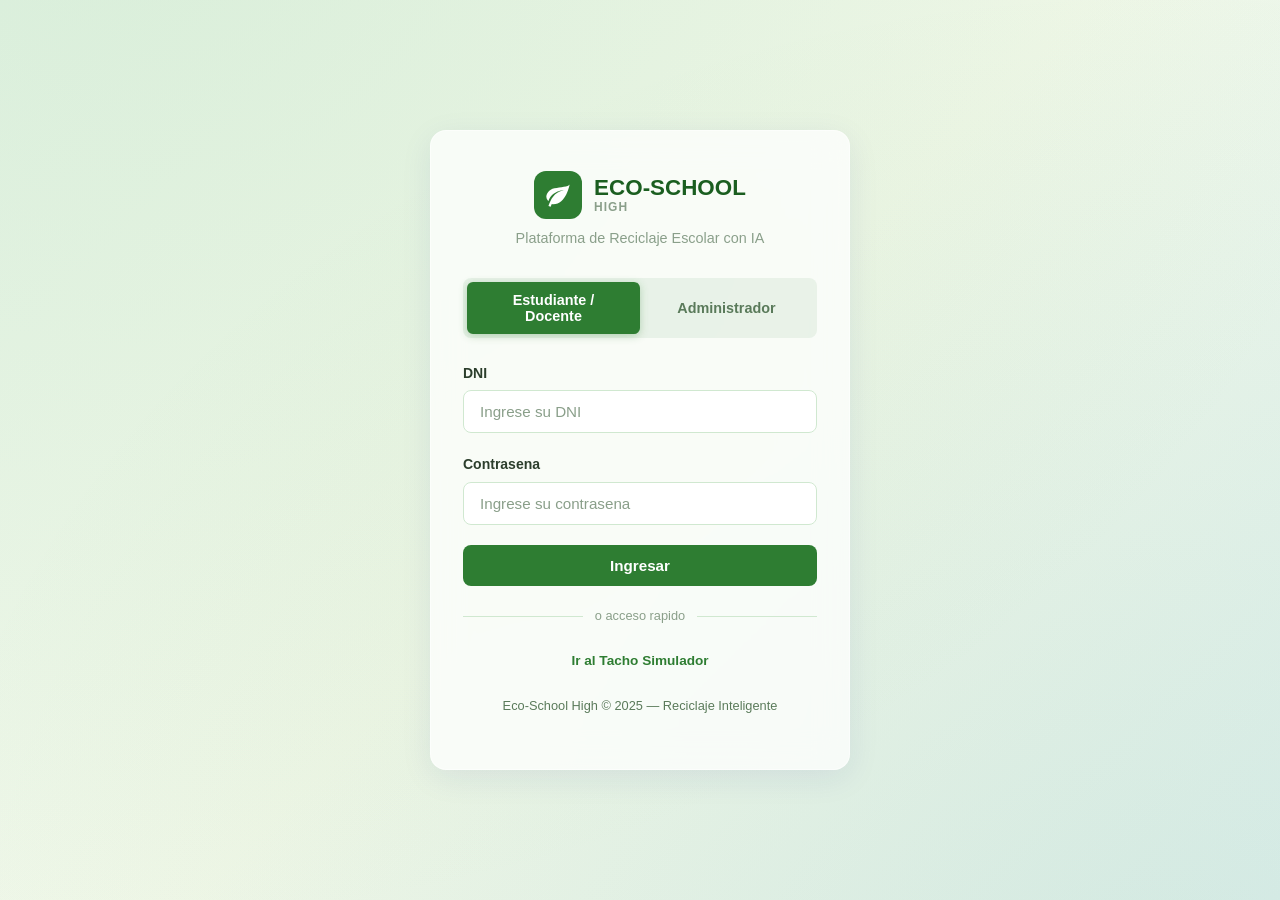
==== frontend/v_administrador/auditoria_docente.html @ b72ed2b8 "Refactor: move app_simulador.js to assets/js/simulador/, populate all missing views (auditoria_docen" ====
<!DOCTYPE html>
<html lang="es">
<head>
    <meta charset="UTF-8">
    <meta name="viewport" content="width=device-width, initial-scale=1.0">
    <title>Auditoria Docente - Eco-School High</title>
    <link rel="stylesheet" href="../assets/css/global.css">
    <style>
        .admin-layout {
            display: grid;
            grid-template-columns: 240px 1fr;
            min-height: 100vh;
        }

        .sidebar {
            background: linear-gradient(180deg, #1b5e20 0%, #2e7d32 100%);
            padding: 1.5rem 1rem;
            display: flex;
            flex-direction: column;
            gap: 0.5rem;
        }

        .sidebar-logo {
            display: flex;
            align-items: center;
            gap: 0.5rem;
            padding: 0.5rem;
            margin-bottom: 1.5rem;
        }

        .sidebar-logo svg {
            width: 28px;
            height: 28px;
            fill: #fff;
        }

        .sidebar-logo span {
            color: #fff;
            font-weight: 700;
            font-size: 0.9rem;
        }

        .sidebar-link {
            display: flex;
            align-items: center;
            gap: 0.6rem;
            padding: 0.65rem 0.75rem;
            color: rgba(255, 255, 255, 0.75);
            text-decoration: none;
            border-radius: 8px;
            font-size: 0.85rem;
            font-weight: 500;
            transition: all 0.2s;
        }

        .sidebar-link:hover, .sidebar-link.active {
            background: rgba(255, 255, 255, 0.15);
            color: #fff;
        }

        .sidebar-icon {
            font-size: 1.1rem;
        }

        .admin-main {
            padding: 2rem;
            overflow-y: auto;
        }

        .page-header {
            display: flex;
            justify-content: space-between;
            align-items: center;
            margin-bottom: 1.5rem;
            flex-wrap: wrap;
            gap: 1rem;
        }

        .page-header h2 {
            margin: 0;
            color: var(--eco-primary-dark);
        }

        .audit-card {
            padding: 1.5rem;
        }

        .audit-stats {
            display: grid;
            grid-template-columns: repeat(auto-fit, minmax(180px, 1fr));
            gap: 1rem;
            margin-bottom: 1.5rem;
        }

        .audit-stat {
            background: rgba(255, 255, 255, 0.7);
            backdrop-filter: blur(6px);
            border: 1px solid rgba(46, 125, 50, 0.1);
            border-radius: 10px;
            padding: 1rem;
            text-align: center;
        }

        .audit-stat .stat-value {
            font-size: 1.5rem;
            font-weight: 800;
            color: var(--eco-primary);
        }

        .audit-stat .stat-label {
            font-size: 0.75rem;
            color: var(--eco-text-muted);
            margin-top: 0.25rem;
        }

        .table-wrapper {
            overflow-x: auto;
        }

        .audit-table {
            width: 100%;
            border-collapse: collapse;
            font-size: 0.85rem;
        }

        .audit-table thead {
            background: var(--eco-primary);
            color: #fff;
        }

        .audit-table th {
            padding: 0.75rem 0.6rem;
            text-align: left;
            font-weight: 600;
            white-space: nowrap;
        }

        .audit-table td {
            padding: 0.65rem 0.6rem;
            border-bottom: 1px solid rgba(0, 0, 0, 0.05);
        }

        .audit-table tbody tr:hover {
            background: rgba(46, 125, 50, 0.04);
        }

        .action-badge {
            display: inline-block;
            padding: 0.2rem 0.5rem;
            border-radius: 4px;
            font-size: 0.75rem;
            font-weight: 600;
        }

        .action-badge.login { background: #e3f2fd; color: #1565c0; }
        .action-badge.dashboard { background: #e8f5e9; color: #2e7d32; }
        .action-badge.export { background: #fff3e0; color: #e65100; }
        .action-badge.edit { background: #fce4ec; color: #c62828; }

        .empty-state {
            text-align: center;
            padding: 3rem 1rem;
            color: var(--eco-text-muted);
        }

        .empty-state p {
            font-size: 0.9rem;
            margin-top: 0.5rem;
        }

        @media (max-width: 768px) {
            .admin-layout {
                grid-template-columns: 1fr;
            }
            .sidebar {
                flex-direction: row;
                overflow-x: auto;
                padding: 0.75rem;
                gap: 0.25rem;
            }
            .sidebar-logo { display: none; }
            .sidebar-link { white-space: nowrap; font-size: 0.75rem; padding: 0.5rem; }
        }
    </style>
</head>
<body>
    <div class="admin-layout">
        <!-- Sidebar -->
        <nav class="sidebar">
            <div class="sidebar-logo">
                <svg viewBox="0 0 24 24" xmlns="http://www.w3.org/2000/svg"><path d="M17,8C8,10 5.9,16.17 3.82,21.34L5.71,22L6.66,19.7C7.14,19.87 7.64,20 8,20C19,20 22,3 22,3C21,5 14,5.25 9,6.25C4,7.25 2,11.5 2,13.5C2,15.5 3.75,17.25 3.75,17.25C7,8 17,8 17,8Z"/></svg>
                <span>ECO-SCHOOL</span>
            </div>
            <a href="dashboard.html" class="sidebar-link"><span class="sidebar-icon">&#9632;</span> Global Dashboard</a>
            <a href="gestion_alumnos.html" class="sidebar-link"><span class="sidebar-icon">&#128101;</span> Manage Students</a>
            <a href="gestion_tutores.html" class="sidebar-link"><span class="sidebar-icon">&#128188;</span> Assign Tutors</a>
            <a href="auditoria_docente.html" class="sidebar-link active"><span class="sidebar-icon">&#128203;</span> Teacher Audit Log</a>
            <div style="margin-top: auto; padding-top: 2rem;">
                <a href="#" onclick="cerrarSesion(); return false;" class="sidebar-link" style="color: #ef9a9a;"><span class="sidebar-icon">&#9211;</span> Cerrar Sesion</a>
            </div>
        </nav>

        <!-- Main -->
        <main class="admin-main">
            <div class="page-header">
                <h2>Teacher Audit Log</h2>
                <span style="font-size: 0.8rem; color: var(--eco-text-muted);">Registro de actividades docentes</span>
            </div>

            <!-- Stats -->
            <div class="audit-stats">
                <div class="audit-stat">
                    <div class="stat-value" id="stat-total">0</div>
                    <div class="stat-label">Total Actions</div>
                </div>
                <div class="audit-stat">
                    <div class="stat-value" id="stat-docentes">0</div>
                    <div class="stat-label">Active Teachers</div>
                </div>
                <div class="audit-stat">
                    <div class="stat-value" id="stat-today">0</div>
                    <div class="stat-label">Today</div>
                </div>
            </div>

            <!-- Table -->
            <div class="audit-card glass-card-static">
                <div class="table-wrapper">
                    <table class="audit-table">
                        <thead>
                            <tr>
                                <th>#</th>
                                <th>Docente</th>
                                <th>Aula</th>
                                <th>Accion</th>
                                <th>Detalle</th>
                                <th>Fecha</th>
                            </tr>
                        </thead>
                        <tbody id="audit-body">
                            <tr><td colspan="6" class="empty-state"><p>Cargando...</p></td></tr>
                        </tbody>
                    </table>
                </div>
            </div>
        </main>
    </div>

    <script src="../assets/js/config.js"></script>
    <script>
        // Session verification
        const user = JSON.parse(sessionStorage.getItem('eco_user') || localStorage.getItem('eco_user') || '{}');
        if (!user.usuario_id || user.rol !== 'director') {
            window.location.href = '../index.html';
        }

        function cerrarSesion() {
            sessionStorage.clear();
            localStorage.removeItem('eco_user');
            window.location.href = '../index.html';
        }

        async function loadAuditoria() {
            try {
                const res = await fetch(`${CONFIG.API_BASE_URL}/api/admin/auditoria`);
                const data = await res.json();
                const registros = data.auditoria || [];

                // Stats
                document.getElementById('stat-total').textContent = registros.length;
                const docentesUnicos = new Set(registros.map(r => `${r.nombre} ${r.apellido}`));
                document.getElementById('stat-docentes').textContent = docentesUnicos.size;

                const today = new Date().toISOString().split('T')[0];
                const todayCount = registros.filter(r => (r.fecha || '').startsWith(today)).length;
                document.getElementById('stat-today').textContent = todayCount;

                // Table
                renderTable(registros);
            } catch (err) {
                console.error('Auditoria load error:', err);
                document.getElementById('audit-body').innerHTML =
                    '<tr><td colspan="6" class="empty-state"><p>No se pudo cargar la auditoria. La tabla puede no existir aun.</p></td></tr>';
            }
        }

        function renderTable(registros) {
            const body = document.getElementById('audit-body');

            if (registros.length === 0) {
                body.innerHTML = '<tr><td colspan="6" class="empty-state"><p>No hay registros de auditoria aun. Las acciones de los docentes apareceran aqui.</p></td></tr>';
                return;
            }

            body.innerHTML = registros.map((r, i) => {
                const actionClass = getActionClass(r.accion);
                const fecha = r.fecha ? new Date(r.fecha).toLocaleString('es-PE') : '--';
                return `
                    <tr>
                        <td>${i + 1}</td>
                        <td><strong>${r.nombre || '--'} ${r.apellido || ''}</strong></td>
                        <td>${r.grado_seccion || '--'}</td>
                        <td><span class="action-badge ${actionClass}">${r.accion || '--'}</span></td>
                        <td>${r.detalle || '--'}</td>
                        <td style="white-space:nowrap;">${fecha}</td>
                    </tr>
                `;
            }).join('');
        }

        function getActionClass(accion) {
            if (!accion) return '';
            const lower = accion.toLowerCase();
            if (lower.includes('login') || lower.includes('sesion')) return 'login';
            if (lower.includes('dashboard') || lower.includes('vista')) return 'dashboard';
            if (lower.includes('export') || lower.includes('reporte')) return 'export';
            if (lower.includes('edit') || lower.includes('modific')) return 'edit';
            return 'dashboard';
        }

        loadAuditoria();
    </script>
</body>
</html>
---- frontend/assets/css/global.css ----
/* ===== ECO-PALETTE & CSS VARIABLES ===== */
:root {
    --eco-primary: #2e7d32;
    --eco-primary-light: #4caf50;
    --eco-primary-dark: #1b5e20;
    --eco-secondary: #1a3a2a;
    --eco-accent: #81c784;
    --eco-gold: #f9a825;
    --eco-bg: #eef7ee;
    --eco-bg-gradient: linear-gradient(135deg, #e8f5e9 0%, #f1f8e9 50%, #e0f2f1 100%);
    --eco-card-bg: rgba(255, 255, 255, 0.75);
    --eco-card-border: rgba(255, 255, 255, 0.5);
    --eco-shadow: 0 8px 32px rgba(31, 38, 135, 0.08);
    --eco-shadow-hover: 0 12px 40px rgba(31, 38, 135, 0.12);
    --eco-text: #2c3e2c;
    --eco-text-light: #5a7a5a;
    --eco-text-muted: #8a9f8a;
    --eco-danger: #d32f2f;
    --eco-danger-light: #ffebee;
    --eco-success: #2e7d32;
    --eco-success-light: #e8f5e9;
    --eco-info: #1565c0;
    --eco-radius: 16px;
    --eco-radius-sm: 8px;
    --eco-radius-lg: 24px;
    --eco-transition: all 0.3s cubic-bezier(0.4, 0, 0.2, 1);
    --font-primary: 'Segoe UI', 'Inter', -apple-system, BlinkMacSystemFont, sans-serif;
    --font-display: 'Segoe UI', 'Inter', sans-serif;
}

/* ===== RESET & BASE ===== */
*,
*::before,
*::after {
    margin: 0;
    padding: 0;
    box-sizing: border-box;
}

html {
    font-size: 16px;
    scroll-behavior: smooth;
}

body {
    font-family: var(--font-primary);
    background: var(--eco-bg-gradient);
    color: var(--eco-text);
    min-height: 100vh;
    line-height: 1.6;
    -webkit-font-smoothing: antialiased;
}

/* ===== TYPOGRAPHY ===== */
h1, h2, h3, h4, h5, h6 {
    font-family: var(--font-display);
    font-weight: 700;
    color: var(--eco-text);
    line-height: 1.2;
}

h1 { font-size: 2.5rem; }
h2 { font-size: 2rem; }
h3 { font-size: 1.5rem; }
h4 { font-size: 1.25rem; }

p {
    color: var(--eco-text-light);
    margin-bottom: 0.75rem;
}

a {
    color: var(--eco-primary);
    text-decoration: none;
    transition: var(--eco-transition);
}

a:hover {
    color: var(--eco-primary-dark);
}

/* ===== GLASSMORPHISM CORE CLASSES ===== */
.glass-card {
    background: var(--eco-card-bg);
    backdrop-filter: blur(16px);
    -webkit-backdrop-filter: blur(16px);
    border: 1px solid var(--eco-card-border);
    border-radius: var(--eco-radius);
    box-shadow: var(--eco-shadow);
    transition: var(--eco-transition);
}

.glass-card:hover {
    box-shadow: var(--eco-shadow-hover);
    transform: translateY(-2px);
}

.glass-card-static {
    background: var(--eco-card-bg);
    backdrop-filter: blur(16px);
    -webkit-backdrop-filter: blur(16px);
    border: 1px solid var(--eco-card-border);
    border-radius: var(--eco-radius);
    box-shadow: var(--eco-shadow);
}

.glass-dark {
    background: rgba(26, 58, 42, 0.85);
    backdrop-filter: blur(16px);
    -webkit-backdrop-filter: blur(16px);
    border: 1px solid rgba(255, 255, 255, 0.1);
    border-radius: var(--eco-radius);
    color: #ffffff;
}

/* ===== LAYOUT UTILITIES ===== */
.container {
    width: 100%;
    max-width: 1200px;
    margin: 0 auto;
    padding: 0 1.5rem;
}

.flex-center {
    display: flex;
    align-items: center;
    justify-content: center;
}

.flex-between {
    display: flex;
    align-items: center;
    justify-content: space-between;
}

.grid-auto {
    display: grid;
    grid-template-columns: repeat(auto-fit, minmax(280px, 1fr));
    gap: 1.5rem;
}

/* ===== HEADER / NAVBAR ===== */
.eco-header {
    display: flex;
    align-items: center;
    justify-content: space-between;
    padding: 1rem 2rem;
    background: rgba(26, 58, 42, 0.9);
    backdrop-filter: blur(12px);
    color: #fff;
    position: sticky;
    top: 0;
    z-index: 1000;
}

.eco-header .logo {
    display: flex;
    align-items: center;
    gap: 0.75rem;
    font-size: 1.25rem;
    font-weight: 700;
}

.eco-header .logo img {
    width: 40px;
    height: 40px;
}

/* ===== BUTTONS ===== */
.btn {
    display: inline-flex;
    align-items: center;
    justify-content: center;
    gap: 0.5rem;
    padding: 0.75rem 1.5rem;
    font-size: 0.95rem;
    font-weight: 600;
    border: none;
    border-radius: var(--eco-radius-sm);
    cursor: pointer;
    transition: var(--eco-transition);
    text-decoration: none;
}

.btn-primary {
    background: var(--eco-primary);
    color: #fff;
}

.btn-primary:hover {
    background: var(--eco-primary-dark);
    transform: translateY(-1px);
    box-shadow: 0 4px 12px rgba(46, 125, 50, 0.3);
}

.btn-secondary {
    background: transparent;
    color: var(--eco-primary);
    border: 2px solid var(--eco-primary);
}

.btn-secondary:hover {
    background: var(--eco-primary);
    color: #fff;
}

.btn-danger {
    background: var(--eco-danger);
    color: #fff;
}

.btn-danger:hover {
    background: #b71c1c;
}

.btn-block {
    width: 100%;
}

/* ===== FORM ELEMENTS ===== */
.form-group {
    margin-bottom: 1.25rem;
}

.form-group label {
    display: block;
    font-size: 0.875rem;
    font-weight: 600;
    color: var(--eco-text);
    margin-bottom: 0.4rem;
}

.form-input {
    width: 100%;
    padding: 0.75rem 1rem;
    font-size: 0.95rem;
    font-family: var(--font-primary);
    border: 1.5px solid #d0e8d0;
    border-radius: var(--eco-radius-sm);
    background: rgba(255, 255, 255, 0.9);
    color: var(--eco-text);
    transition: var(--eco-transition);
    outline: none;
}

.form-input:focus {
    border-color: var(--eco-primary);
    box-shadow: 0 0 0 3px rgba(46, 125, 50, 0.1);
}

.form-input::placeholder {
    color: var(--eco-text-muted);
}

/* ===== TABS (Custom CSS) ===== */
.tabs {
    display: flex;
    border-radius: var(--eco-radius-sm);
    background: rgba(46, 125, 50, 0.08);
    padding: 4px;
    margin-bottom: 1.5rem;
}

.tab-btn {
    flex: 1;
    padding: 0.6rem 1rem;
    font-size: 0.9rem;
    font-weight: 600;
    text-align: center;
    border: none;
    border-radius: 6px;
    background: transparent;
    color: var(--eco-text-light);
    cursor: pointer;
    transition: var(--eco-transition);
}

.tab-btn.active {
    background: var(--eco-primary);
    color: #fff;
    box-shadow: 0 2px 8px rgba(46, 125, 50, 0.3);
}

.tab-btn:hover:not(.active) {
    background: rgba(46, 125, 50, 0.12);
    color: var(--eco-primary);
}

.tab-content {
    display: none;
}

.tab-content.active {
    display: block;
    animation: fadeIn 0.3s ease;
}

/* ===== ALERTS ===== */
.alert {
    padding: 1rem 1.25rem;
    border-radius: var(--eco-radius-sm);
    font-size: 0.9rem;
    font-weight: 500;
    margin-bottom: 1rem;
    display: none;
    align-items: center;
    gap: 0.5rem;
    animation: slideDown 0.3s ease;
}

.alert.show {
    display: flex;
}

.alert-success {
    background: var(--eco-success-light);
    color: var(--eco-success);
    border: 1px solid rgba(46, 125, 50, 0.2);
}

.alert-error {
    background: var(--eco-danger-light);
    color: var(--eco-danger);
    border: 1px solid rgba(211, 47, 47, 0.2);
}

.alert-info {
    background: #e3f2fd;
    color: var(--eco-info);
    border: 1px solid rgba(21, 101, 192, 0.2);
}

/* ===== BADGE ===== */
.badge {
    display: inline-flex;
    align-items: center;
    padding: 0.25rem 0.75rem;
    font-size: 0.75rem;
    font-weight: 700;
    border-radius: 20px;
    text-transform: uppercase;
    letter-spacing: 0.5px;
}

.badge-eco {
    background: var(--eco-success-light);
    color: var(--eco-primary);
}

.badge-gold {
    background: #fff8e1;
    color: var(--eco-gold);
}

/* ===== WEBCAM CONTAINER ===== */
.webcam-container {
    position: relative;
    width: 100%;
    max-width: 480px;
    aspect-ratio: 4/3;
    border-radius: var(--eco-radius);
    overflow: hidden;
    background: #1a1a2e;
    border: 2px solid var(--eco-card-border);
    box-shadow: var(--eco-shadow);
    margin: 0 auto;
}

.webcam-container video,
.webcam-container canvas {
    width: 100%;
    height: 100%;
    object-fit: cover;
    display: block;
}

.webcam-overlay {
    position: absolute;
    bottom: 1rem;
    left: 50%;
    transform: translateX(-50%);
    display: flex;
    gap: 0.75rem;
}

/* ===== ANIMATIONS ===== */
@keyframes fadeIn {
    from { opacity: 0; transform: translateY(8px); }
    to { opacity: 1; transform: translateY(0); }
}

@keyframes slideDown {
    from { opacity: 0; transform: translateY(-10px); }
    to { opacity: 1; transform: translateY(0); }
}

@keyframes pulse {
    0%, 100% { transform: scale(1); }
    50% { transform: scale(1.05); }
}

/* ===== RESPONSIVE ===== */
@media (max-width: 768px) {
    html { font-size: 14px; }

    .container { padding: 0 1rem; }

    .eco-header { padding: 0.75rem 1rem; }

    h1 { font-size: 2rem; }
    h2 { font-size: 1.5rem; }

    .grid-auto {
        grid-template-columns: 1fr;
    }
}

@media (max-width: 480px) {
    .tabs {
        flex-direction: column;
    }

    .tab-btn {
        border-radius: 6px;
    }
}
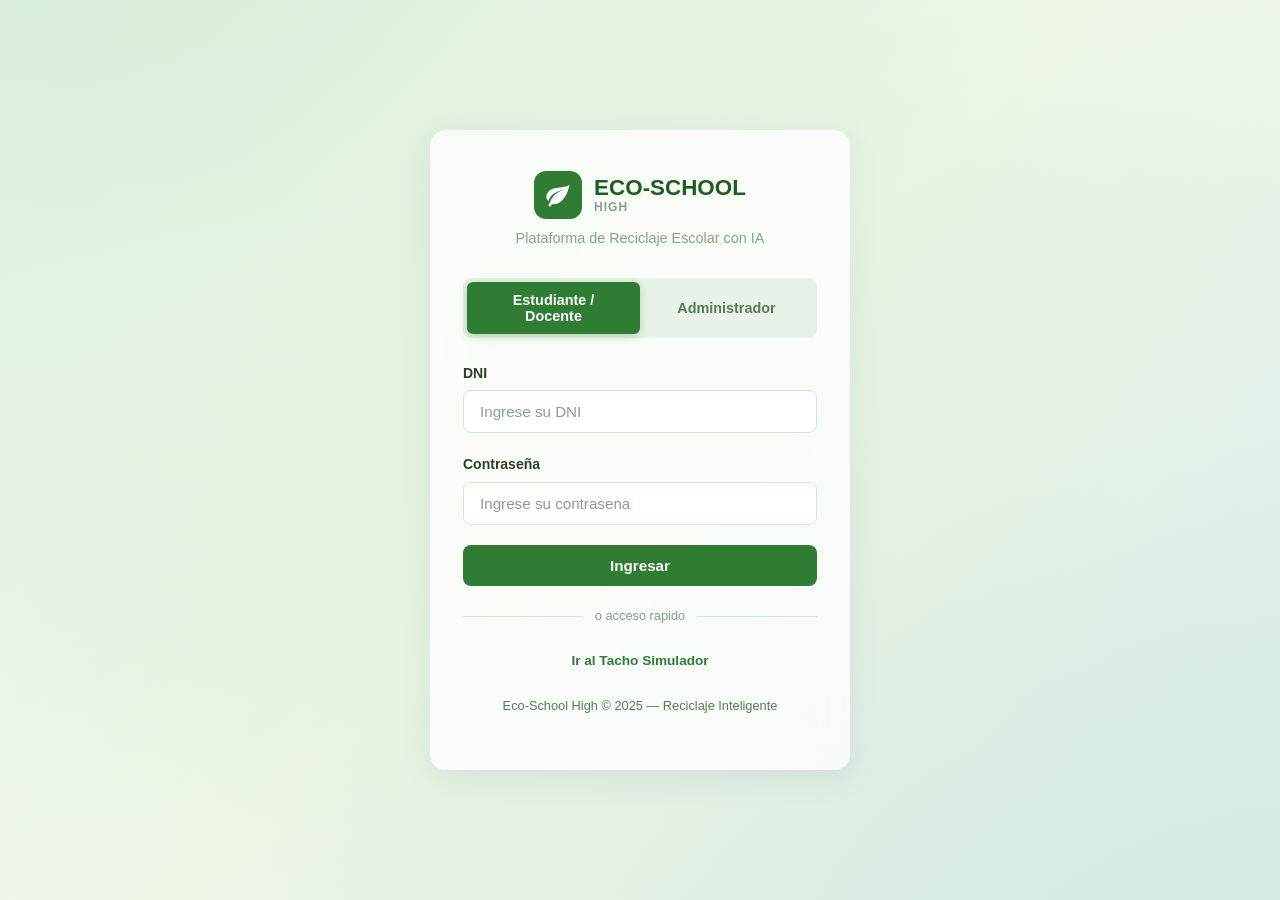
==== commit f894e338: "feat: translate all views to Spanish and add logout buttons to all student/teacher pages" ====
--- a/frontend/v_administrador/auditoria_docente.html
+++ b/frontend/v_administrador/auditoria_docente.html
@@ -5,183 +5,7 @@
     <meta name="viewport" content="width=device-width, initial-scale=1.0">
     <title>Auditoria Docente - Eco-School High</title>
     <link rel="stylesheet" href="../assets/css/global.css">
-    <style>
-        .admin-layout {
-            display: grid;
-            grid-template-columns: 240px 1fr;
-            min-height: 100vh;
-        }
-
-        .sidebar {
-            background: linear-gradient(180deg, #1b5e20 0%, #2e7d32 100%);
-            padding: 1.5rem 1rem;
-            display: flex;
-            flex-direction: column;
-            gap: 0.5rem;
-        }
-
-        .sidebar-logo {
-            display: flex;
-            align-items: center;
-            gap: 0.5rem;
-            padding: 0.5rem;
-            margin-bottom: 1.5rem;
-        }
-
-        .sidebar-logo svg {
-            width: 28px;
-            height: 28px;
-            fill: #fff;
-        }
-
-        .sidebar-logo span {
-            color: #fff;
-            font-weight: 700;
-            font-size: 0.9rem;
-        }
-
-        .sidebar-link {
-            display: flex;
-            align-items: center;
-            gap: 0.6rem;
-            padding: 0.65rem 0.75rem;
-            color: rgba(255, 255, 255, 0.75);
-            text-decoration: none;
-            border-radius: 8px;
-            font-size: 0.85rem;
-            font-weight: 500;
-            transition: all 0.2s;
-        }
-
-        .sidebar-link:hover, .sidebar-link.active {
-            background: rgba(255, 255, 255, 0.15);
-            color: #fff;
-        }
-
-        .sidebar-icon {
-            font-size: 1.1rem;
-        }
-
-        .admin-main {
-            padding: 2rem;
-            overflow-y: auto;
-        }
-
-        .page-header {
-            display: flex;
-            justify-content: space-between;
-            align-items: center;
-            margin-bottom: 1.5rem;
-            flex-wrap: wrap;
-            gap: 1rem;
-        }
-
-        .page-header h2 {
-            margin: 0;
-            color: var(--eco-primary-dark);
-        }
-
-        .audit-card {
-            padding: 1.5rem;
-        }
-
-        .audit-stats {
-            display: grid;
-            grid-template-columns: repeat(auto-fit, minmax(180px, 1fr));
-            gap: 1rem;
-            margin-bottom: 1.5rem;
-        }
-
-        .audit-stat {
-            background: rgba(255, 255, 255, 0.7);
-            backdrop-filter: blur(6px);
-            border: 1px solid rgba(46, 125, 50, 0.1);
-            border-radius: 10px;
-            padding: 1rem;
-            text-align: center;
-        }
-
-        .audit-stat .stat-value {
-            font-size: 1.5rem;
-            font-weight: 800;
-            color: var(--eco-primary);
-        }
-
-        .audit-stat .stat-label {
-            font-size: 0.75rem;
-            color: var(--eco-text-muted);
-            margin-top: 0.25rem;
-        }
-
-        .table-wrapper {
-            overflow-x: auto;
-        }
-
-        .audit-table {
-            width: 100%;
-            border-collapse: collapse;
-            font-size: 0.85rem;
-        }
-
-        .audit-table thead {
-            background: var(--eco-primary);
-            color: #fff;
-        }
-
-        .audit-table th {
-            padding: 0.75rem 0.6rem;
-            text-align: left;
-            font-weight: 600;
-            white-space: nowrap;
-        }
-
-        .audit-table td {
-            padding: 0.65rem 0.6rem;
-            border-bottom: 1px solid rgba(0, 0, 0, 0.05);
-        }
-
-        .audit-table tbody tr:hover {
-            background: rgba(46, 125, 50, 0.04);
-        }
-
-        .action-badge {
-            display: inline-block;
-            padding: 0.2rem 0.5rem;
-            border-radius: 4px;
-            font-size: 0.75rem;
-            font-weight: 600;
-        }
-
-        .action-badge.login { background: #e3f2fd; color: #1565c0; }
-        .action-badge.dashboard { background: #e8f5e9; color: #2e7d32; }
-        .action-badge.export { background: #fff3e0; color: #e65100; }
-        .action-badge.edit { background: #fce4ec; color: #c62828; }
-
-        .empty-state {
-            text-align: center;
-            padding: 3rem 1rem;
-            color: var(--eco-text-muted);
-        }
-
-        .empty-state p {
-            font-size: 0.9rem;
-            margin-top: 0.5rem;
-        }
-
-        @media (max-width: 768px) {
-            .admin-layout {
-                grid-template-columns: 1fr;
-            }
-            .sidebar {
-                flex-direction: row;
-                overflow-x: auto;
-                padding: 0.75rem;
-                gap: 0.25rem;
-            }
-            .sidebar-logo { display: none; }
-            .sidebar-link { white-space: nowrap; font-size: 0.75rem; padding: 0.5rem; }
-        }
-    </style>
+    <link rel="stylesheet" href="../assets/css/administrador/auditoria_docente.css">
 </head>
 <body>
     <div class="admin-layout">
@@ -191,10 +15,10 @@
                 <svg viewBox="0 0 24 24" xmlns="http://www.w3.org/2000/svg"><path d="M17,8C8,10 5.9,16.17 3.82,21.34L5.71,22L6.66,19.7C7.14,19.87 7.64,20 8,20C19,20 22,3 22,3C21,5 14,5.25 9,6.25C4,7.25 2,11.5 2,13.5C2,15.5 3.75,17.25 3.75,17.25C7,8 17,8 17,8Z"/></svg>
                 <span>ECO-SCHOOL</span>
             </div>
-            <a href="dashboard.html" class="sidebar-link"><span class="sidebar-icon">&#9632;</span> Global Dashboard</a>
-            <a href="gestion_alumnos.html" class="sidebar-link"><span class="sidebar-icon">&#128101;</span> Manage Students</a>
-            <a href="gestion_tutores.html" class="sidebar-link"><span class="sidebar-icon">&#128188;</span> Assign Tutors</a>
-            <a href="auditoria_docente.html" class="sidebar-link active"><span class="sidebar-icon">&#128203;</span> Teacher Audit Log</a>
+            <a href="dashboard.html" class="sidebar-link"><span class="sidebar-icon">&#9632;</span> Panel Global</a>
+            <a href="gestion_alumnos.html" class="sidebar-link"><span class="sidebar-icon">&#128101;</span> Gestionar Alumnos</a>
+            <a href="gestion_tutores.html" class="sidebar-link"><span class="sidebar-icon">&#128188;</span> Asignar Tutores</a>
+            <a href="auditoria_docente.html" class="sidebar-link active"><span class="sidebar-icon">&#128203;</span> Auditoria Docente</a>
             <div style="margin-top: auto; padding-top: 2rem;">
                 <a href="#" onclick="cerrarSesion(); return false;" class="sidebar-link" style="color: #ef9a9a;"><span class="sidebar-icon">&#9211;</span> Cerrar Sesion</a>
             </div>
@@ -203,7 +27,7 @@
         <!-- Main -->
         <main class="admin-main">
             <div class="page-header">
-                <h2>Teacher Audit Log</h2>
+                <h2>Auditoria Docente</h2>
                 <span style="font-size: 0.8rem; color: var(--eco-text-muted);">Registro de actividades docentes</span>
             </div>
 
@@ -211,15 +35,15 @@
             <div class="audit-stats">
                 <div class="audit-stat">
                     <div class="stat-value" id="stat-total">0</div>
-                    <div class="stat-label">Total Actions</div>
+                    <div class="stat-label">Total Acciones</div>
                 </div>
                 <div class="audit-stat">
                     <div class="stat-value" id="stat-docentes">0</div>
-                    <div class="stat-label">Active Teachers</div>
+                    <div class="stat-label">Docentes Activos</div>
                 </div>
                 <div class="audit-stat">
                     <div class="stat-value" id="stat-today">0</div>
-                    <div class="stat-label">Today</div>
+                    <div class="stat-label">Hoy</div>
                 </div>
             </div>
 
--- a/frontend/assets/css/administrador/auditoria_docente.css
+++ b/frontend/assets/css/administrador/auditoria_docente.css
@@ -0,0 +1,175 @@
+.admin-layout {
+    display: grid;
+    grid-template-columns: 240px 1fr;
+    min-height: 100vh;
+}
+
+.sidebar {
+    background: linear-gradient(180deg, #1b5e20 0%, #2e7d32 100%);
+    padding: 1.5rem 1rem;
+    display: flex;
+    flex-direction: column;
+    gap: 0.5rem;
+}
+
+.sidebar-logo {
+    display: flex;
+    align-items: center;
+    gap: 0.5rem;
+    padding: 0.5rem;
+    margin-bottom: 1.5rem;
+}
+
+.sidebar-logo svg {
+    width: 28px;
+    height: 28px;
+    fill: #fff;
+}
+
+.sidebar-logo span {
+    color: #fff;
+    font-weight: 700;
+    font-size: 0.9rem;
+}
+
+.sidebar-link {
+    display: flex;
+    align-items: center;
+    gap: 0.6rem;
+    padding: 0.65rem 0.75rem;
+    color: rgba(255, 255, 255, 0.75);
+    text-decoration: none;
+    border-radius: 8px;
+    font-size: 0.85rem;
+    font-weight: 500;
+    transition: all 0.2s;
+}
+
+.sidebar-link:hover, .sidebar-link.active {
+    background: rgba(255, 255, 255, 0.15);
+    color: #fff;
+}
+
+.sidebar-icon {
+    font-size: 1.1rem;
+}
+
+.admin-main {
+    padding: 2rem;
+    overflow-y: auto;
+}
+
+.page-header {
+    display: flex;
+    justify-content: space-between;
+    align-items: center;
+    margin-bottom: 1.5rem;
+    flex-wrap: wrap;
+    gap: 1rem;
+}
+
+.page-header h2 {
+    margin: 0;
+    color: var(--eco-primary-dark);
+}
+
+.audit-card {
+    padding: 1.5rem;
+}
+
+.audit-stats {
+    display: grid;
+    grid-template-columns: repeat(auto-fit, minmax(180px, 1fr));
+    gap: 1rem;
+    margin-bottom: 1.5rem;
+}
+
+.audit-stat {
+    background: rgba(255, 255, 255, 0.7);
+    backdrop-filter: blur(6px);
+    border: 1px solid rgba(46, 125, 50, 0.1);
+    border-radius: 10px;
+    padding: 1rem;
+    text-align: center;
+}
+
+.audit-stat .stat-value {
+    font-size: 1.5rem;
+    font-weight: 800;
+    color: var(--eco-primary);
+}
+
+.audit-stat .stat-label {
+    font-size: 0.75rem;
+    color: var(--eco-text-muted);
+    margin-top: 0.25rem;
+}
+
+.table-wrapper {
+    overflow-x: auto;
+}
+
+.audit-table {
+    width: 100%;
+    border-collapse: collapse;
+    font-size: 0.85rem;
+}
+
+.audit-table thead {
+    background: var(--eco-primary);
+    color: #fff;
+}
+
+.audit-table th {
+    padding: 0.75rem 0.6rem;
+    text-align: left;
+    font-weight: 600;
+    white-space: nowrap;
+}
+
+.audit-table td {
+    padding: 0.65rem 0.6rem;
+    border-bottom: 1px solid rgba(0, 0, 0, 0.05);
+}
+
+.audit-table tbody tr:hover {
+    background: rgba(46, 125, 50, 0.04);
+}
+
+.action-badge {
+    display: inline-block;
+    padding: 0.2rem 0.5rem;
+    border-radius: 4px;
+    font-size: 0.75rem;
+    font-weight: 600;
+}
+
+.action-badge.login { background: #e3f2fd; color: #1565c0; }
+.action-badge.dashboard { background: #e8f5e9; color: #2e7d32; }
+.action-badge.export { background: #fff3e0; color: #e65100; }
+.action-badge.edit { background: #fce4ec; color: #c62828; }
+
+.empty-state {
+    text-align: center;
+    padding: 3rem 1rem;
+    color: var(--eco-text-muted);
+}
+
+.empty-state p {
+    font-size: 0.9rem;
+    margin-top: 0.5rem;
+}
+
+@media (max-width: 768px) {
+    .admin-layout {
+        grid-template-columns: 1fr;
+    }
+    .sidebar {
+        flex-direction: row;
+        overflow-x: auto;
+        padding: 0.75rem;
+        gap: 0.25rem;
+    }
+    .sidebar-logo { display: none; }
+    .sidebar-link { white-space: nowrap; font-size: 0.75rem; padding: 0.5rem; }
+}
